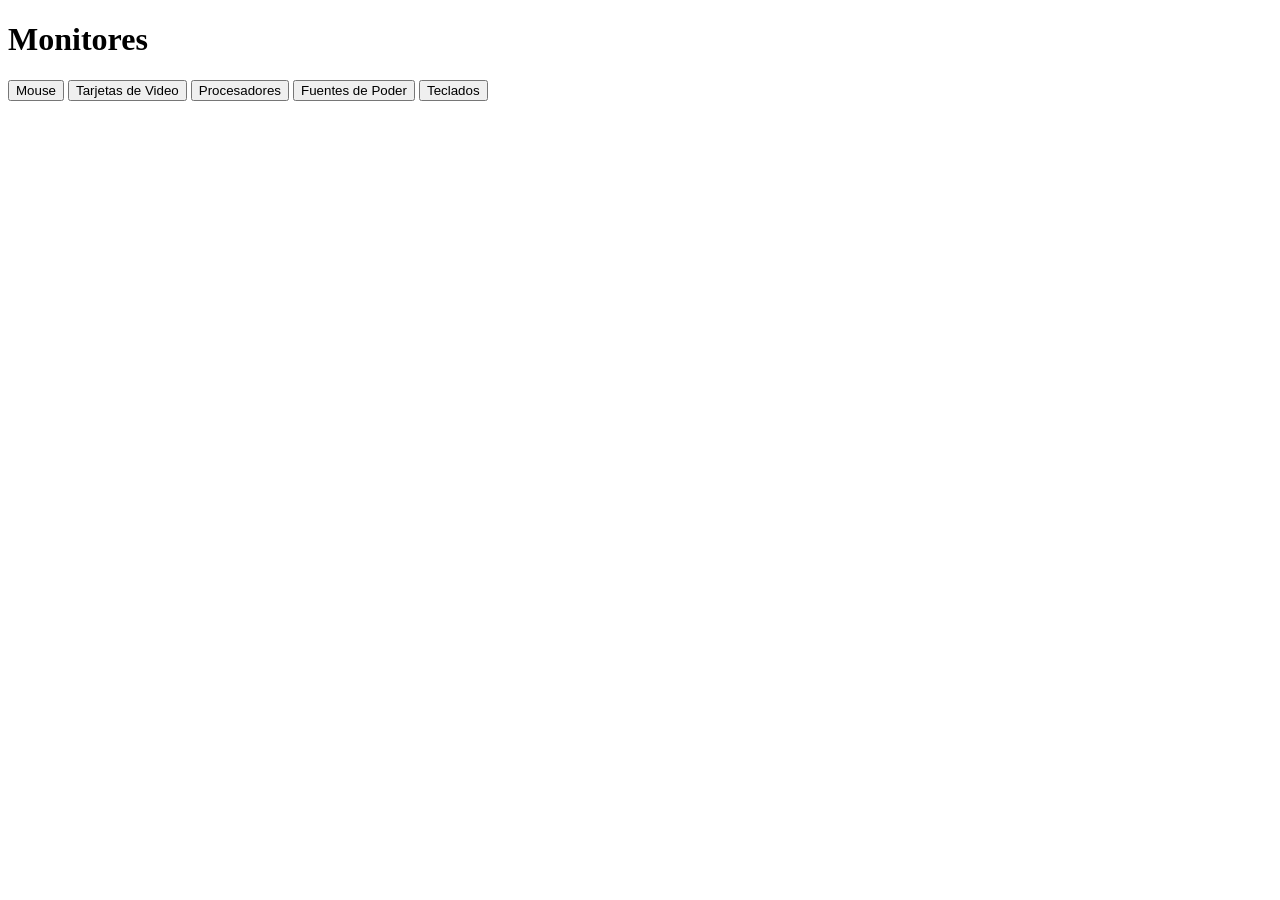
==== Hardware/monitores.html @ 0f39e77e "Add files via upload" ====
<!DOCTYPE html>
<html lang="es">
<head>
    <meta charset="UTF-8">
    <meta name="viewport" content="width=device-width, initial-scale=1.0">
    <title>Monitores</title>
</head>
<body>
    <h1>Monitores</h1>
    <button onclick="location.href='mouse.html'">Mouse</button>
    <button onclick="location.href='tarjetasvideo.html'">Tarjetas de Video</button>
    <button onclick="location.href='procesadores.html'">Procesadores</button>
    <button onclick="location.href='fuentes.html'">Fuentes de Poder</button>
    <button onclick="location.href='teclados.html'">Teclados</button>
    
</body>
</html>
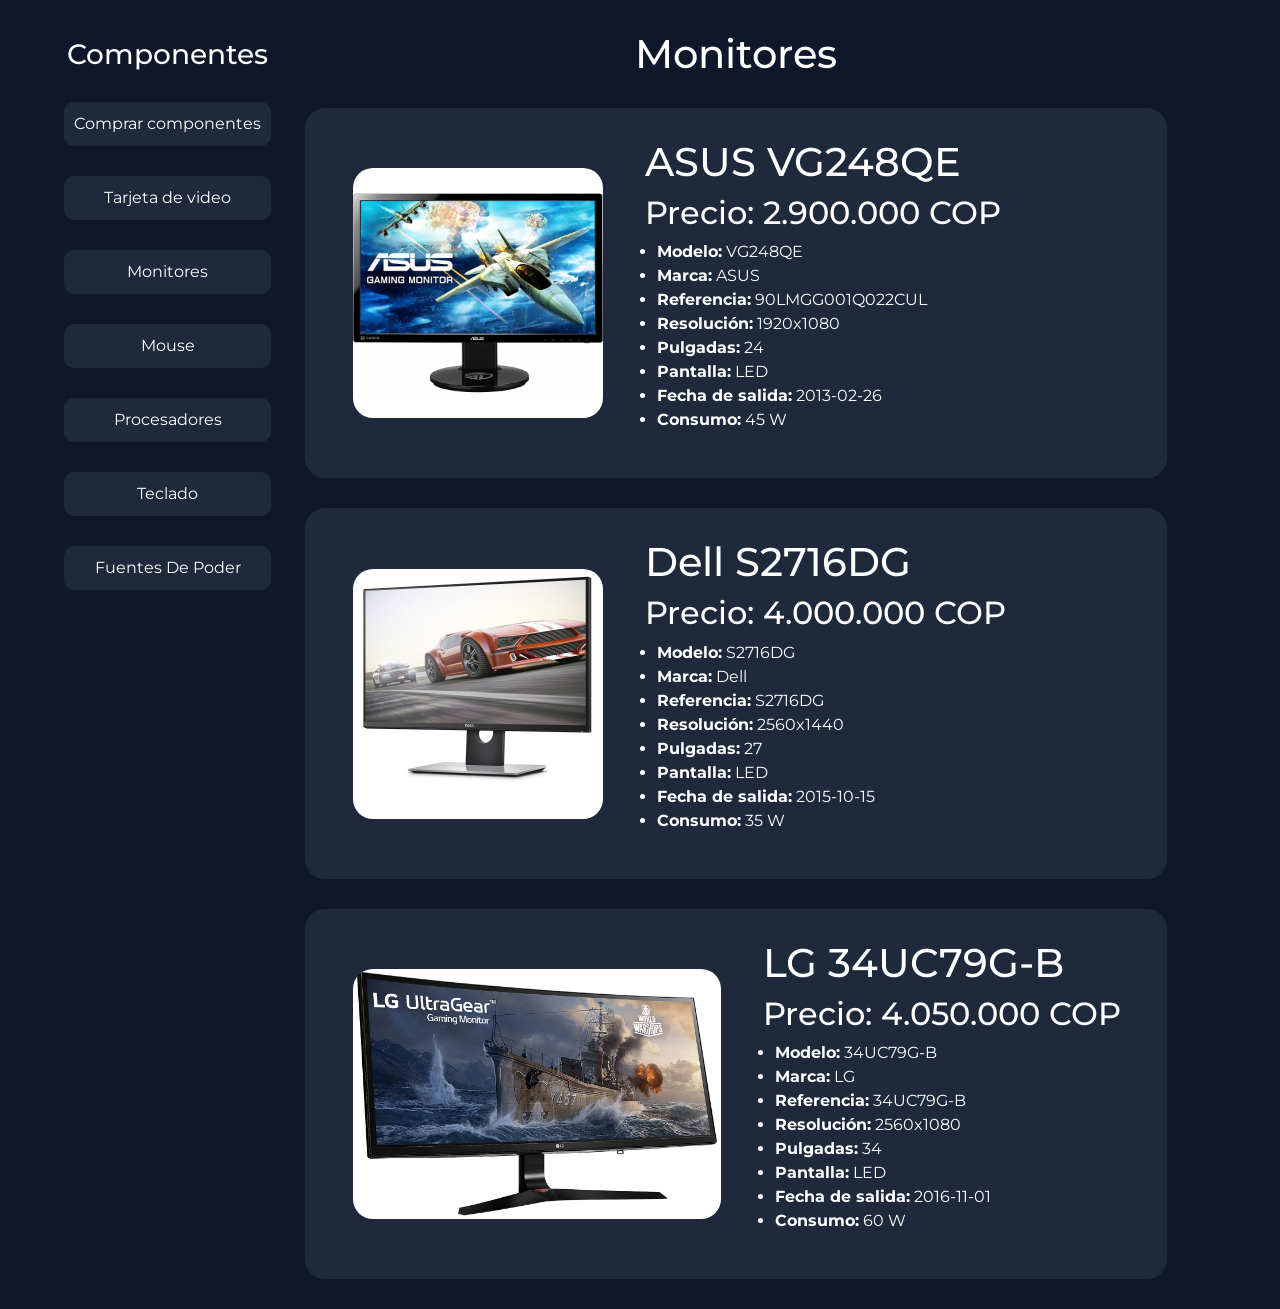
==== commit e11cd068: "Add files via upload" ====
--- a/Hardware/monitores.html
+++ b/Hardware/monitores.html
@@ -1,17 +1,118 @@
-<!DOCTYPE html>
-<html lang="es">
+<html>
 <head>
-    <meta charset="UTF-8">
-    <meta name="viewport" content="width=device-width, initial-scale=1.0">
-    <title>Monitores</title>
+<meta charset="utf-8">
+<meta name="viewport" content="width=device-width, initial-scale=1">
+<link href="https://cdn.jsdelivr.net/npm/bootstrap@5.3.3/dist/css/bootstrap.min.css" rel="stylesheet" integrity="sha384-QWTKZyjpPEjISv5WaRU9OFeRpok6YctnYmDr5pNlyT2bRjXh0JMhjY6hW+ALEwIH" crossorigin="anonymous">
+<script src="https://cdn.jsdelivr.net/npm/bootstrap@5.3.3/dist/js/bootstrap.bundle.min.js" integrity="sha384-YvpcrYf0tY3lHB60NNkmXc5s9fDVZLESaAA55NDzOxhy9GkcIdslK1eN7N6jIeHz" crossorigin="anonymous"></script>
+<link href="css/style.css" rel="stylesheet">
 </head>
+
 <body>
-    <h1>Monitores</h1>
-    <button onclick="location.href='mouse.html'">Mouse</button>
-    <button onclick="location.href='tarjetasvideo.html'">Tarjetas de Video</button>
-    <button onclick="location.href='procesadores.html'">Procesadores</button>
-    <button onclick="location.href='fuentes.html'">Fuentes de Poder</button>
-    <button onclick="location.href='teclados.html'">Teclados</button>
-    
+<nav class="navbar nav flex-column navbar-expand-lg navbar-dark">
+<h3>Componentes</h3>
+<button class="navbar-toggler" type="button" data-bs-toggle="collapse" data-bs-target="#navbarTogglerDemo03" aria-controls="navbarTogglerDemo03" aria-expanded="false" aria-label="Toggle navigation">
+      <span class="navbar-toggler-icon"></span>
+    </button>
+    <div class="collapse navbar-collapse" id="navbarTogglerDemo03">
+<ul class="nav flex-column">
+  <li class="nav-item">
+    <a class="nav-link" href="index.php">Comprar componentes</a>
+</li>
+  <li class="nav-item">
+    <a class="nav-link active" aria-current="page" href="tarjetasvideo.html">Tarjeta de video</a>
+  </li>
+  <li class="nav-item">
+    <a class="nav-link" href="monitores.html">Monitores</a>
+  </li>
+  <li class="nav-item">
+    <a class="nav-link" href="mouse.html">Mouse</a>
+  </li>
+  <li class="nav-item">
+    <a class="nav-link" href="procesadores.html">Procesadores</a>
+  </li>
+  <li class="nav-item">
+    <a class="nav-link" href="teclados.html">Teclado</a>
+  </li>
+  <li class="nav-item">
+    <a class="nav-link" href="fuentes.html">Fuentes De Poder</a>
+  </li>
+</ul>
+</div>
+</nav>
+<div class="main">
+    <h1 class="Titulo"> Monitores</h1>
+<div class="componente">
+        <div class="imagen">
+            <img class="img-fluid" src="img/ASUSVG248QE.jpg" alt="HTML">
+        </div>
+
+<div class="info">
+        <div class="nombre">
+           <h1>ASUS VG248QE</h1>
+        <h2>Precio: 2.900.000 COP</h2>
+        </div>
+        
+    <ul> 
+        <li><strong>Modelo:</strong> VG248QE</li> 
+        <li><strong>Marca:</strong> ASUS</li> 
+        <li><strong>Referencia:</strong> 90LMGG001Q022CUL</li> 
+        <li><strong>Resolución:</strong> 1920x1080</li> 
+        <li><strong>Pulgadas:</strong> 24</li> 
+        <li><strong>Pantalla:</strong> LED</li> 
+        <li><strong>Fecha de salida:</strong> 2013-02-26</li> 
+        <li><strong>Consumo:</strong> 45 W</li> 
+    </ul> 
+        </div>
+    </div>
+<div class="componente">
+    <div class="imagen">
+        <img class="img-fluid" src="img/DellS2716DG.jpg" alt="HTML">
+    </div>
+    <div class="info">
+    <div class="nombre">
+         <h1>Dell S2716DG</h1>
+        <h2>Precio: 4.000.000 COP</h2>
+
+    </div>
+
+    <ul> 
+        <li><strong>Modelo:</strong> S2716DG</li> 
+        <li><strong>Marca:</strong> Dell</li> 
+        <li><strong>Referencia:</strong> S2716DG</li> 
+        <li><strong>Resolución:</strong> 2560x1440</li> 
+        <li><strong>Pulgadas:</strong> 27</li> 
+        <li><strong>Pantalla:</strong> LED</li> 
+        <li><strong>Fecha de salida:</strong> 2015-10-15</li> 
+        <li><strong>Consumo:</strong> 35 W</li> 
+    </ul> 
+    </div>
+    </div>
+<div class="componente">
+        <div class="imagen">
+            <img class="img-fluid" src="img/LG34UC79G-B.jpg" alt="HTML">
+        </div>
+<div class="info">
+        <div class="nombre">
+              <h1> LG 34UC79G-B</h1>
+        <h2>Precio: 4.050.000 COP</h2>
+
+        </div>
+        
+    <ul> 
+
+        <li><strong>Modelo:</strong> 34UC79G-B</li> 
+        <li><strong>Marca:</strong> LG</li> 
+        <li><strong>Referencia:</strong> 34UC79G-B</li> 
+        <li><strong>Resolución:</strong> 2560x1080</li> 
+        <li><strong>Pulgadas:</strong> 34</li> 
+        <li><strong>Pantalla:</strong> LED</li> 
+        <li><strong>Fecha de salida:</strong> 2016-11-01</li> 
+        <li><strong>Consumo:</strong> 60 W</li> 
+    </ul> 
+
+        </div>
+    </div>
+</div>
 </body>
-</html>
+
+</html>
--- a/Hardware/css/style.css
+++ b/Hardware/css/style.css
@@ -0,0 +1,104 @@
+@import url('https://fonts.googleapis.com/css2?family=Montserrat:ital,wght@0,100..900;1,100..900&display=swap');
+
+body {
+	font-family: "Montserrat", sans-serif;
+	font-optical-sizing: auto;
+	font-style: normal;
+	background-color: #0f172a;
+	color: white;
+	margin-right: 5%;
+	margin-left: 5%;
+	margin-top: 30px;
+}
+
+.main {
+	display: inline-block;
+	margin: auto;
+	min-width: 80%;
+}
+
+.nav {
+	color: white;
+	display: inline-block;
+	vertical-align: top;
+}
+
+.nav li {
+	margin-bottom: 30px;
+}
+
+.nav a {
+	color: white;
+	padding: 10px;
+	border-radius: 10px;
+	text-decoration: none;
+	background-color: #1e293b;
+	text-align: center;
+
+}
+
+.nav a:hover {
+	background-color: #334155;
+	color: white;
+}
+
+h3 {
+	text-align: center;
+	margin-bottom: 30px;
+}
+
+.titulo {
+	text-align: center;
+}
+
+.imagen {
+	display: inline-block;
+	padding-right: 2vh;
+	padding-left: 2vh;
+	padding-bottom: 1vh;
+	padding-top: 1vh;
+}
+
+
+img {
+	max-height: 250px;
+	border-radius: 20px;
+}
+
+.img-sm {
+	min-height: 180px!important;
+	max-height: 180px!important;
+	border-radius: 20px;
+}
+
+.componente {
+	background-color: #1e293b;
+	margin: 30px;
+	padding: 30px;
+	border-radius: 20px;
+}
+
+.info {
+	vertical-align: middle;
+	display: inline-block;
+}
+
+.nombre {
+	padding-left: 20px;
+}
+
+label {
+	padding-top: 10px;
+	padding-bottom: 10px;
+}
+
+.compra {
+	display: inline-block;
+}
+
+.row {
+	background-color: #0f172a;
+    border-radius: 20px;
+    padding-top: 10px;
+    padding-bottom: 10px;
+}
